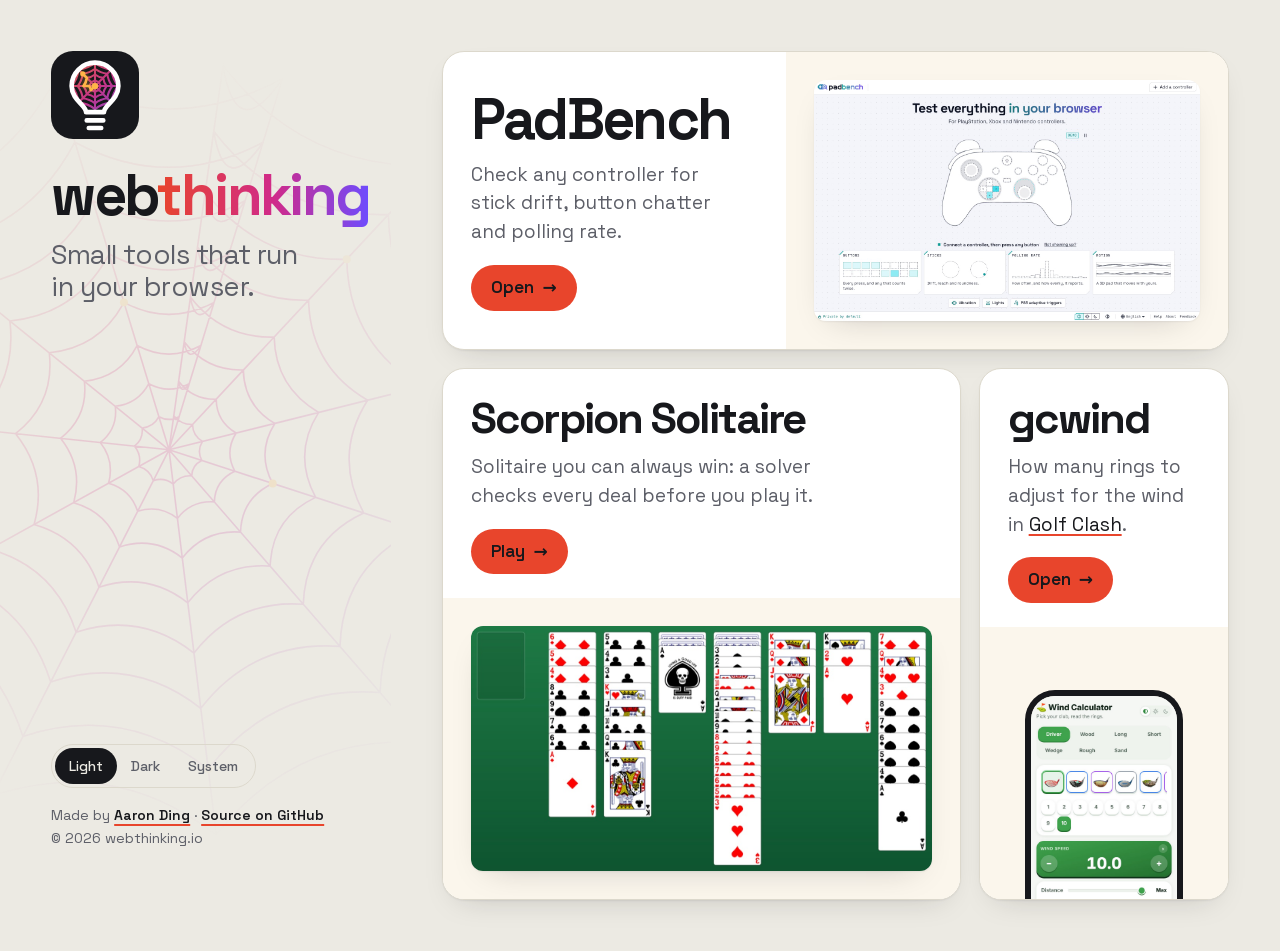
==== index.html @ ffb81802 "Update gcwind's card for its redesign - New light and dark screenshots from gcwind.webthinking.io, t" ====
<!doctype html>
<html lang="en" data-theme="light">
<head>
  <meta charset="utf-8">
  <meta name="viewport" content="width=device-width, initial-scale=1">
  <title>webthinking · Small tools that run in your browser</title>
  <meta name="description" content="Small tools that run in your browser: PadBench, Scorpion Solitaire and gcwind.">
  <meta name="theme-color" content="#eceae3">
  <script>
    // Apply the saved theme before first paint. Light is the default.
    (function () {
      var d = document.documentElement;
      var t = "light";
      d.classList.add("js");
      try {
        var saved = localStorage.getItem("theme");
        if (saved === "light" || saved === "dark" || saved === "system") t = saved;
      } catch (e) {}
      d.dataset.theme = t;
    })();
  </script>
  <link rel="canonical" href="https://webthinking.io/">

  <meta property="og:type" content="website">
  <meta property="og:url" content="https://webthinking.io/">
  <meta property="og:title" content="webthinking · Small tools that run in your browser">
  <meta property="og:description" content="Small tools that run in your browser: PadBench, Scorpion Solitaire and gcwind.">
  <meta property="og:image" content="https://webthinking.io/og.png">
  <meta property="og:image:width" content="1200">
  <meta property="og:image:height" content="630">
  <meta name="twitter:card" content="summary_large_image">

  <link rel="icon" href="/icon.svg" type="image/svg+xml">
  <link rel="preload" href="/fonts/space-grotesk.woff2" as="font" type="font/woff2" crossorigin>
  <link rel="stylesheet" href="/style.css">
</head>
<body>
  <div class="page">
    <svg class="web" viewBox="0 0 340 600" preserveAspectRatio="xMidYMid slice" aria-hidden="true" focusable="false"><defs><linearGradient id="webg" x1="0" y1="0" x2="1" y2="1"><stop offset="0"/><stop offset=".5"/><stop offset="1"/></linearGradient><radialGradient id="webf" cx="150" cy="300" r="300" gradientUnits="userSpaceOnUse"><stop offset=".25" stop-color="#fff"/><stop offset="1" stop-color="#fff" stop-opacity="0"/></radialGradient><mask id="webm"><rect width="340" height="600" fill="url(#webf)"/></mask></defs><g mask="url(#webm)"><path d="M150 300L200.1 -56.5M150 300L395.5 36.7M150 300L499.3 212.9M150 300L492.4 411.2M150 300L386.2 571.7M150 300L193.9 657.3M150 300L-13.4 620.8M150 300L-164.9 474.5M150 300L-208 262.4M150 300L-129.8 73.4M150 300L44.7 -44.3M150 300L255.3 -44.3M153.6 274.3Q159 281.2 167.7 281M167.7 281Q167.9 289.4 175.2 293.7M175.2 293.7Q170.8 300.7 174.7 308M174.7 308Q167.3 311.5 167.1 319.6M167.1 319.6Q158.5 319 153.2 325.8M153.2 325.8Q146.4 320.5 138.2 323.2M138.2 323.2Q135.6 315 127.3 312.6M127.3 312.6Q129.6 304.1 124.1 297.3M124.1 297.3Q130.8 292 129.8 283.6M129.8 283.6Q138.4 282.8 142.4 275.1M142.4 275.1Q150 279.2 157.6 275.1M157.6 275.1Q154.5 279.7 153.6 274.3M157.2 248.5Q167.9 262.5 185.5 262M185.5 262Q185.8 278.9 200.5 287.4M200.5 287.4Q191.6 301.5 199.5 316.1M199.5 316.1Q184.7 323 184.1 339.2M184.1 339.2Q166.9 338 156.3 351.6M156.3 351.6Q142.8 341 126.4 346.3M126.4 346.3Q121.1 329.9 104.5 325.2M104.5 325.2Q109.2 308.3 98.3 294.6M98.3 294.6Q111.6 284.1 109.6 267.3M109.6 267.3Q126.7 265.5 134.8 250.3M134.8 250.3Q150 258.4 165.2 250.3M165.2 250.3Q159 259.4 157.2 248.5M161.4 218.8Q178.2 240.8 205.9 240M205.9 240Q206.5 266.7 229.6 280.2M229.6 280.2Q215.6 302.3 228 325.3M228 325.3Q204.7 336.2 203.8 361.9M203.8 361.9Q176.7 359.9 160 381.4M160 381.4Q138.6 364.6 112.8 373.1M112.8 373.1Q104.4 347.2 78.3 339.8M78.3 339.8Q85.7 313.1 68.4 291.4M68.4 291.4Q89.4 274.9 86.3 248.4M86.3 248.4Q113.3 245.6 126 221.6M126 221.6Q150 234.4 174 221.6M174 221.6Q164.2 236 161.4 218.8M166.1 185.1Q190 216.2 229.1 215.2M229.1 215.2Q230 252.9 262.6 271.9M262.6 271.9Q242.7 303.2 260.3 335.8M260.3 335.8Q227.4 351.2 226.1 387.5M226.1 387.5Q187.7 384.8 164.1 415.1M164.1 415.1Q133.9 391.4 97.3 403.4M97.3 403.4Q85.5 366.8 48.5 356.2M48.5 356.2Q59.1 318.5 34.6 287.9M34.6 287.9Q64.3 264.5 59.9 227M59.9 227Q98.1 223.1 116.1 189.1M116.1 189.1Q150 207.2 183.9 189.1M183.9 189.1Q170.1 209.4 166.1 185.1M171.4 147.5Q203 188.8 255 187.4M255 187.4Q256.2 237.5 299.4 262.7M299.4 262.7Q273.1 304.3 296.5 347.6M296.5 347.6Q252.7 368 251 416.2M251 416.2Q200.1 412.5 168.8 452.9M168.8 452.9Q128.6 421.3 80.1 437.2M80.1 437.2Q64.4 388.6 15.3 374.7M15.3 374.7Q29.3 324.6 -3.2 283.9M-3.2 283.9Q36.2 252.9 30.3 203.1M30.3 203.1Q81.1 197.9 105 152.7M105 152.7Q150 176.8 195 152.7M195 152.7Q176.7 179.7 171.4 147.5M177.3 105.9Q217.5 158.5 283.7 156.7M283.7 156.7Q285.1 220.4 340.2 252.6M340.2 252.6Q306.7 305.5 336.4 360.6M336.4 360.6Q280.8 386.5 278.6 447.9M278.6 447.9Q213.8 443.2 173.9 494.5M173.9 494.5Q122.8 454.4 61 474.6M61 474.6Q41.1 412.8 -21.4 395M-21.4 395Q-3.7 331.3 -44.9 279.5M-44.9 279.5Q5.1 240 -2.3 176.7M-2.3 176.7Q62.3 170 92.7 112.6M92.7 112.6Q150 143.2 207.3 112.6M207.3 112.6Q183.9 146.9 177.3 105.9M183.7 60.4Q233.3 125.3 315 123M315 123Q316.8 201.7 384.8 241.5M384.8 241.5Q343.5 306.8 380.2 374.8M380.2 374.8Q311.4 406.9 308.8 482.6M308.8 482.6Q228.7 476.9 179.5 540.2M179.5 540.2Q116.4 490.7 40.1 515.6M40.1 515.6Q15.5 439.3 -61.7 417.3M-61.7 417.3Q-39.7 338.6 -90.7 274.7M-90.7 274.7Q-28.9 225.9 -38.1 147.7M-38.1 147.7Q41.7 139.5 79.2 68.6M79.2 68.6Q150 106.4 220.8 68.6M220.8 68.6Q191.9 111 183.7 60.4M190.6 10.8Q250.6 89.2 349.1 86.4M349.1 86.4Q351.3 181.4 433.3 229.4M433.3 229.4Q383.5 308.2 427.7 390.2M427.7 390.2Q344.8 428.9 341.6 520.4M341.6 520.4Q245 513.4 185.6 589.8M185.6 589.8Q109.4 530.1 17.4 560.2M17.4 560.2Q-12.3 468 -105.4 441.6M-105.4 441.6Q-78.9 346.6 -140.4 269.5M-140.4 269.5Q-65.8 210.6 -76.9 116.2M-76.9 116.2Q19.4 106.3 64.6 20.8M64.6 20.8Q150 66.4 235.4 20.8M235.4 20.8Q200.6 71.9 190.6 10.8"/><g class="web-knots"><circle cx="228" cy="325.3" r="3"/><circle cx="-3.2" cy="283.9" r="3"/><circle cx="283.7" cy="156.7" r="3"/><circle cx="116.1" cy="189.1" r="3"/><circle cx="179.5" cy="540.2" r="3"/></g></g></svg>
    <header class="intro">
      <div class="brand">
        <svg class="mark" viewBox="0 0 64 64" aria-hidden="true" focusable="false"><defs><linearGradient id="wtg" x1="14" y1="8" x2="52" y2="50" gradientUnits="userSpaceOnUse"><stop offset="0" stop-color="#ff6a4d"/><stop offset=".5" stop-color="#e2399a"/><stop offset="1" stop-color="#8a5cff"/></linearGradient><filter id="wtw" x="-50%" y="-50%" width="200%" height="200%"><feGaussianBlur stdDeviation="1.4"/></filter><clipPath id="wtc"><path d="M25.5 44.5C25.5 39.5 15 35.5 15 25.5A17 17 0 0 1 49 25.5C49 35.5 38.5 39.5 38.5 44.5Z"/></clipPath><clipPath id="wtt"><rect width="64" height="64" rx="16"/></clipPath></defs><rect class="mark-tile" width="64" height="64" rx="16"/><g clip-path="url(#wtt)"><g clip-path="url(#wtc)"><path d="M32 25.5L32 -14.5M32 25.5L60.28 -2.78M32 25.5L72 25.5M32 25.5L60.28 53.78M32 25.5L32 65.5M32 25.5L3.72 53.78M32 25.5L-8 25.5M32 25.5L3.72 -2.78M32 21.3Q33.32 22.32 34.97 22.53M34.97 22.53Q35.18 24.18 36.2 25.5M36.2 25.5Q35.18 26.82 34.97 28.47M34.97 28.47Q33.32 28.68 32 29.7M32 29.7Q30.68 28.68 29.03 28.47M29.03 28.47Q28.82 26.82 27.8 25.5M27.8 25.5Q28.82 24.18 29.03 22.53M29.03 22.53Q30.68 22.32 32 21.3M32 17.1Q34.64 19.14 37.94 19.56M37.94 19.56Q38.36 22.86 40.4 25.5M40.4 25.5Q38.36 28.14 37.94 31.44M37.94 31.44Q34.64 31.86 32 33.9M32 33.9Q29.36 31.86 26.06 31.44M26.06 31.44Q25.64 28.14 23.6 25.5M23.6 25.5Q25.64 22.86 26.06 19.56M26.06 19.56Q29.36 19.14 32 17.1M32 12.9Q35.95 15.95 40.91 16.59M40.91 16.59Q41.55 21.55 44.6 25.5M44.6 25.5Q41.55 29.45 40.91 34.41M40.91 34.41Q35.95 35.05 32 38.1M32 38.1Q28.05 35.05 23.09 34.41M23.09 34.41Q22.45 29.45 19.4 25.5M19.4 25.5Q22.45 21.55 23.09 16.59M23.09 16.59Q28.05 15.95 32 12.9M32 8.7Q37.27 12.77 43.88 13.62M43.88 13.62Q44.73 20.23 48.8 25.5M48.8 25.5Q44.73 30.77 43.88 37.38M43.88 37.38Q37.27 38.23 32 42.3M32 42.3Q26.73 38.23 20.12 37.38M20.12 37.38Q19.27 30.77 15.2 25.5M15.2 25.5Q19.27 20.23 20.12 13.62M20.12 13.62Q26.73 12.77 32 8.7" fill="none" stroke="url(#wtg)" stroke-width="1.5" stroke-linecap="round" opacity=".85"/><path d="M32 25.5L29.03 28.47Q28.82 26.82 27.8 25.5L23.6 25.5Q25.64 22.86 26.06 19.56L23.09 16.59" fill="none" stroke="#ffb547" stroke-width="3" stroke-linecap="round" stroke-linejoin="round" opacity=".4" filter="url(#wtw)"/><path d="M32 25.5L29.03 28.47Q28.82 26.82 27.8 25.5L23.6 25.5Q25.64 22.86 26.06 19.56L23.09 16.59" fill="none" stroke="#ffb547" stroke-width="1.9" stroke-linecap="round" stroke-linejoin="round"/><circle cx="23.09" cy="16.59" r="1.9" fill="#ffb547"/><circle cx="32" cy="25.5" r="2.3" fill="#ffb547"/></g><path d="M25.5 44.5C25.5 39.5 15 35.5 15 25.5A17 17 0 0 1 49 25.5C49 35.5 38.5 39.5 38.5 44.5Z" fill="none" stroke="#fff" stroke-width="3.4" stroke-linejoin="round"/><path d="M26 50.5H38M27.5 56H36.5" stroke="#fff" stroke-width="3.4" stroke-linecap="round"/></g></svg>
        <div>
          <h1>web<span class="think">thinking</span></h1>
          <p class="pitch">Small tools that run in your browser.</p>
        </div>
      </div>
    </header>

    <main class="shelf" aria-label="Tools">
      <article class="tile tile-feature" aria-labelledby="padbench-title">
        <div class="tile-text">
          <h2 id="padbench-title">PadBench</h2>
          <p>Check any controller for stick drift, button chatter and polling rate.</p>
          <p class="actions">
            <a class="go" href="https://padbench.com/">Open <span aria-hidden="true">→</span></a>
          </p>
        </div>
        <div class="shot shot-screen">
          <img class="img-light" src="/img/padbench-light.jpg" width="1280" height="800" loading="lazy" decoding="async" alt="PadBench showing a controller with its buttons, sticks, polling rate and motion tests.">
          <img class="img-dark" src="/img/padbench-dark.jpg" width="1280" height="800" loading="lazy" decoding="async" alt="PadBench showing a controller with its buttons, sticks, polling rate and motion tests.">
        </div>
      </article>

      <article class="tile tile-wide" aria-labelledby="scorpion-title">
        <div class="tile-text">
          <h2 id="scorpion-title">Scorpion Solitaire</h2>
          <p>Solitaire you can always win: a solver checks every deal before you play it.</p>
          <p class="actions">
            <a class="go" href="/ScorpionSolitaire/">Play <span aria-hidden="true">→</span></a>
          </p>
        </div>
        <div class="shot shot-screen">
          <img src="/img/scorpion.jpg" width="1200" height="639" loading="lazy" decoding="async"
               alt="A game of Scorpion Solitaire in progress: seven columns of cards on green felt.">
        </div>
      </article>

      <article class="tile tile-tall" aria-labelledby="gcwind-title">
        <div class="tile-text">
          <h2 id="gcwind-title">gcwind</h2>
          <p>How many rings to adjust for the wind in <a href="https://www.ea.com/games/golf-clash/golf-clash">Golf Clash</a>.</p>
          <p class="actions">
            <a class="go" href="https://gcwind.webthinking.io/">Open <span aria-hidden="true">→</span></a>
          </p>
        </div>
        <div class="shot shot-phone">
          <img class="img-light" src="/img/gcwind-light.jpg" width="860" height="1200" loading="lazy" decoding="async" alt="gcwind on a phone: the Driver tab, The Rocket at level 10, and a wind speed of 10.0.">
          <img class="img-dark" src="/img/gcwind-dark.jpg" width="860" height="1200" loading="lazy" decoding="async" alt="gcwind on a phone: the Driver tab, The Rocket at level 10, and a wind speed of 10.0.">
        </div>
      </article>
    </main>

    <footer class="foot">
      <div class="theme" role="group" aria-label="Theme">
        <button type="button" data-theme-set="light" title="Light">
          <svg class="ico" viewBox="0 0 24 24" aria-hidden="true" focusable="false"><circle cx="12" cy="12" r="4"/><path d="M12 2v2M12 20v2M4.9 4.9l1.4 1.4M17.7 17.7l1.4 1.4M2 12h2M20 12h2M4.9 19.1l1.4-1.4M17.7 6.3l1.4-1.4"/></svg>
          <span class="label">Light</span>
        </button>
        <button type="button" data-theme-set="dark" title="Dark">
          <svg class="ico" viewBox="0 0 24 24" aria-hidden="true" focusable="false"><path d="M20.5 14.1A8.5 8.5 0 1 1 9.9 3.5a6.6 6.6 0 0 0 10.6 10.6z"/></svg>
          <span class="label">Dark</span>
        </button>
        <button type="button" data-theme-set="system" title="System">
          <svg class="ico" viewBox="0 0 24 24" aria-hidden="true" focusable="false"><rect x="2.5" y="4" width="19" height="13" rx="2"/><path d="M8 21h8M12 17v4"/></svg>
          <span class="label">System</span>
        </button>
      </div>
      <div class="credit">
        <p>Made by <a href="https://me.webthinking.io/">Aaron Ding</a> · <a href="https://github.com/aaronding">Source on GitHub</a></p>
        <p>© 2026 webthinking.io</p>
      </div>
    </footer>
  </div>
  <script>
    (function () {
      var root = document.documentElement;
      var meta = document.querySelector('meta[name="theme-color"]');
      var buttons = document.querySelectorAll("[data-theme-set]");
      var dark = window.matchMedia("(prefers-color-scheme: dark)");

      function paint() {
        var t = root.dataset.theme;
        var isDark = t === "dark" || (t === "system" && dark.matches);
        if (meta) meta.setAttribute("content", isDark ? "#0c0d10" : "#eceae3");
        buttons.forEach(function (b) {
          b.setAttribute("aria-pressed", String(b.dataset.themeSet === t));
        });
      }

      buttons.forEach(function (b) {
        b.addEventListener("click", function () {
          root.dataset.theme = b.dataset.themeSet;
          try { localStorage.setItem("theme", b.dataset.themeSet); } catch (e) {}
          paint();
        });
      });
      dark.addEventListener("change", paint);
      paint();
    })();
  </script>
</body>
</html>
---- style.css ----
/* webthinking.io: the tools site. */

@font-face {
  font-family: "Space Grotesk";
  src: url("/fonts/space-grotesk.woff2") format("woff2");
  font-weight: 300 700;
  font-display: swap;
}

:root {
  --bg: #eceae3;
  --tile: #ffffff;
  --tile-2: #fbf6ec;
  --line: #dcd8cc;
  --text: #17181c;
  --muted: #5d5f68;
  --accent: #e8452c;
  --accent-ink: #ffffff;
  --g1: #e8452c;
  --g2: #d02a8a;
  --g3: #6d4cff;
  --logo-bg: #17181c;
  --shadow: 0 1px 2px rgba(23, 24, 28, 0.06), 0 12px 32px -18px rgba(23, 24, 28, 0.25);
  --radius: 22px;
  --gap: clamp(12px, 1.6vw, 18px);
  --pad: clamp(20px, 4vw, 56px);
  --web: 0.42;
  color-scheme: light;
}

/* Light is the default. The page sets data-theme to light, dark or system
   (follow the device) before it paints, from the visitor's saved choice. */
:root[data-theme="dark"] {
  --bg: #0c0d10;
  --tile: #1d1f25;
  --tile-2: #272c36;
  --line: #30333b;
  --text: #f1efe9;
  --muted: #a3a6b1;
  --accent: #ff6a4d;
  --accent-ink: #16171b;
  --g1: #ff6a4d;
  --g2: #f0509f;
  --g3: #a58bff;
  --logo-bg: #22252c;
  --web: 0.6;
  --shadow: 0 1px 2px rgba(0, 0, 0, 0.4), 0 16px 40px -20px rgba(0, 0, 0, 0.8);
  color-scheme: dark;
}

@media (prefers-color-scheme: dark) {
  :root[data-theme="system"] {
    --bg: #0c0d10;
    --tile: #1d1f25;
    --tile-2: #272c36;
    --line: #30333b;
    --text: #f1efe9;
    --muted: #a3a6b1;
    --accent: #ff6a4d;
    --accent-ink: #16171b;
    --g1: #ff6a4d;
    --g2: #f0509f;
    --g3: #a58bff;
    --logo-bg: #22252c;
    --web: 0.6;
    --shadow: 0 1px 2px rgba(0, 0, 0, 0.4), 0 16px 40px -20px rgba(0, 0, 0, 0.8);
    color-scheme: light dark;
  }
}

*,
*::before,
*::after {
  box-sizing: border-box;
}

html {
  -webkit-text-size-adjust: 100%;
}

body {
  margin: 0;
  background: var(--bg);
  color: var(--text);
  font-family: "Space Grotesk", ui-sans-serif, system-ui, -apple-system, "Segoe UI", sans-serif;
  font-size: 17px;
  line-height: 1.5;
}

a {
  color: inherit;
}

:focus-visible {
  outline: 3px solid var(--accent);
  outline-offset: 3px;
}

/* ---------- Layout: brand panel + tool shelf ---------- */

/* On wide screens the left column is a panel the height of the window: the
   name at the top, the theme switch and credits at the bottom, and a web
   drawn behind the space between. All three share the column's one grid
   area, so each can stick for the whole length of the page. */
.page {
  display: grid;
  grid-template-columns: minmax(260px, 340px) minmax(0, 1fr);
  gap: clamp(28px, 4vw, 64px);
  max-width: 1280px;
  min-height: 100vh;
  min-height: 100svh;
  margin: 0 auto;
  padding: var(--pad);
}

.web,
.intro,
.foot {
  grid-column: 1;
  grid-row: 1;
}

.shelf {
  grid-column: 2;
  grid-row: 1;
}

.intro {
  position: sticky;
  top: var(--pad);
  align-self: start;
}

.web {
  position: sticky;
  top: var(--pad);
  align-self: start;
  width: calc(100% + var(--pad));
  height: calc(100vh - 2 * var(--pad));
  height: calc(100svh - 2 * var(--pad));
  margin-left: calc(-1 * var(--pad));
  pointer-events: none;
  opacity: var(--web);
}

.web path {
  fill: none;
  stroke: url(#webg);
  stroke-width: 1.2;
  stroke-linecap: round;
}

.web stop:nth-child(1) { stop-color: var(--g1); }
.web stop:nth-child(2) { stop-color: var(--g2); }
.web stop:nth-child(3) { stop-color: var(--g3); }

.web-knots {
  fill: #ffb547;
}

.foot {
  position: sticky;
  bottom: var(--pad);
  align-self: end;
  display: flex;
  flex-direction: column;
  align-items: flex-start;
  gap: 16px;
}

.credit {
  font-size: 14px;
  line-height: 1.6;
  color: var(--muted);
}

.credit p {
  margin: 0;
}

.credit a {
  color: var(--text);
  font-weight: 600;
  text-decoration-color: var(--accent);
  text-decoration-thickness: 2px;
  text-underline-offset: 4px;
}

.mark {
  display: block;
  flex: none;
  width: 88px;
  height: 88px;
  margin: 0 0 28px;
}

.mark-tile {
  fill: var(--logo-bg);
}

/* "web" in the text colour, "thinking" stepping from orange to violet. */
.think {
  background: linear-gradient(90deg, var(--g1), var(--g2) 55%, var(--g3));
  -webkit-background-clip: text;
  background-clip: text;
  -webkit-text-fill-color: transparent;
  color: var(--g2);
}

h1 {
  margin: 0;
  font-size: clamp(2.6rem, 5vw, 3.6rem);
  font-weight: 700;
  line-height: 1;
  letter-spacing: -0.045em;
}

.pitch {
  max-width: 15ch;
  margin: 14px 0 0;
  font-size: clamp(1.35rem, 2.2vw, 1.7rem);
  line-height: 1.2;
  letter-spacing: -0.02em;
  color: var(--muted);
}

/* ---------- Theme switch ---------- */

.theme {
  display: inline-flex;
  padding: 3px;
  border: 1px solid var(--line);
  border-radius: 999px;
}

.theme button {
  display: inline-flex;
  align-items: center;
  justify-content: center;
  min-height: 36px;
  padding: 6px 14px;
  border: 0;
  border-radius: 999px;
  background: transparent;
  color: var(--muted);
  font: inherit;
  font-size: 14px;
  font-weight: 500;
  cursor: pointer;
  transition: background-color 0.2s, color 0.2s;
}

.theme button:hover {
  color: var(--text);
}

.theme button[aria-pressed="true"] {
  background: var(--text);
  color: var(--bg);
}

/* Wide screens show the words; narrow ones swap them for icons. */
.theme .ico {
  display: none;
  width: 18px;
  height: 18px;
  fill: none;
  stroke: currentColor;
  stroke-width: 2;
  stroke-linecap: round;
  stroke-linejoin: round;
}

/* The switch needs JavaScript, and so does remembering the choice. */
html:not(.js) .theme {
  display: none;
}

/* A screenshot for each theme; only the matching one shows. */
.img-dark {
  display: none !important;
}

:root[data-theme="dark"] .img-light {
  display: none !important;
}

:root[data-theme="dark"] .img-dark {
  display: block !important;
}

@media (prefers-color-scheme: dark) {
  :root[data-theme="system"] .img-light {
    display: none !important;
  }

  :root[data-theme="system"] .img-dark {
    display: block !important;
  }
}

/* ---------- Tiles ---------- */

.shelf {
  display: grid;
  grid-template-columns: repeat(6, minmax(0, 1fr));
  grid-auto-flow: dense;
  gap: var(--gap);
}

.tile {
  position: relative;
  overflow: hidden;
  padding: clamp(20px, 2.4vw, 28px);
  border: 1px solid var(--line);
  border-radius: var(--radius);
  background: var(--tile);
  box-shadow: var(--shadow);
  transition: transform 0.25s ease, box-shadow 0.25s ease;
}

.tile:hover {
  transform: translateY(-3px);
}

/* Scorpion Solitaire gets the larger share of the row, gcwind the narrower one. */
.tile-wide {
  grid-column: span 4;
  display: flex;
  flex-direction: column;
}

.tile-tall {
  grid-column: span 2;
  display: flex;
  flex-direction: column;
}

.tile-feature {
  grid-column: span 6;
  display: grid;
  grid-template-columns: minmax(0, 0.8fr) minmax(0, 1.2fr);
  gap: clamp(20px, 3vw, 40px);
  align-items: center;
}

.tile-feature .shot {
  align-self: stretch;
  margin: calc(-1 * clamp(20px, 2.4vw, 28px)) calc(-1 * clamp(20px, 2.4vw, 28px)) calc(-1 * clamp(20px, 2.4vw, 28px)) 0;
  padding-top: clamp(20px, 2.4vw, 28px);
  padding-bottom: clamp(20px, 2.4vw, 28px);
}

/* The app's name is the tile's headline. */
.tile h2 {
  margin: 0;
  font-size: clamp(2rem, 3.4vw, 2.75rem);
  font-weight: 700;
  line-height: 1;
  letter-spacing: -0.045em;
}

.tile-feature h2 {
  font-size: clamp(2.4rem, 4.6vw, 3.6rem);
}

.tile p {
  margin: 0;
}

.tile-text > p:not(.actions) {
  max-width: 34ch;
  margin-top: 12px;
  font-size: clamp(1.05rem, 1.5vw, 1.2rem);
  color: var(--muted);
}

.tile-text > p a {
  color: var(--text);
  text-decoration-color: var(--accent);
  text-decoration-thickness: 2px;
  text-underline-offset: 3px;
}

.actions {
  display: flex;
  flex-wrap: wrap;
  align-items: center;
  gap: 16px;
  margin-top: 18px !important;
}

.go {
  display: inline-flex;
  align-items: center;
  gap: 8px;
  min-height: 44px;
  padding: 10px 20px;
  border-radius: 999px;
  background: var(--accent);
  color: var(--accent-ink);
  font-weight: 600;
  text-decoration: none;
  transition: transform 0.2s ease;
}

.go:hover {
  transform: translateX(3px);
}

/* Screenshots sit at the bottom of their tile, cropped by the tile's edge. */
.shot {
  flex: 1;
  display: flex;
  align-items: flex-end;
  justify-content: center;
  margin: 24px calc(-1 * clamp(20px, 2.4vw, 28px)) calc(-1 * clamp(20px, 2.4vw, 28px));
  padding: 0 clamp(20px, 2.4vw, 28px);
  /* A shade of its own, lighter than the page, so the screenshots sit apart
     from it without looking sunk into the tile. */
  background: var(--tile-2);
  min-height: 220px;
}

.shot img {
  display: block;
  width: 100%;
  height: auto;
  border-radius: 14px 14px 0 0;
  transition: transform 0.4s ease;
}

.shot-phone img {
  width: min(82%, 300px);
  margin-top: 28px;
  border: 6px solid var(--text);
  border-bottom: 0;
  border-radius: 30px 30px 0 0;
}

.shot-screen {
  align-items: center;
  padding-top: 28px;
  padding-bottom: 28px;
}

.shot-screen img {
  border-radius: 12px;
  box-shadow: var(--shadow);
}

.tile:hover .shot img {
  transform: translateY(-4px);
}

/* ---------- Narrow screens ---------- */

@media (max-width: 1100px) {
  .tile-tall,
  .tile-wide {
    grid-column: span 6;
    grid-row: auto;
  }

  .tile-feature {
    grid-template-columns: minmax(0, 1fr);
    gap: 0;
  }

  .tile-feature .shot {
    margin: 24px calc(-1 * clamp(20px, 2.4vw, 28px)) calc(-1 * clamp(20px, 2.4vw, 28px));
  }

  .tile-tall .shot,
  .tile-wide .shot,
  .tile-feature .shot {
    min-height: 0;
  }
}

/* A short window gets a smaller name, so the panel's top and bottom
   never meet. */
@media (min-width: 861px) and (max-height: 640px) {
  .mark {
    width: 56px;
    height: 56px;
    margin-bottom: 16px;
  }

  h1 {
    font-size: 2.6rem;
  }

  .pitch {
    margin-top: 8px;
    font-size: 1.2rem;
  }
}

/* Without room for the panel, the name becomes a header over the tiles,
   and the theme switch and credits follow them. */
@media (max-width: 860px) {
  .page {
    grid-template-columns: minmax(0, 1fr);
    gap: clamp(24px, 3.6vw, 44px);
  }

  .intro,
  .shelf,
  .foot {
    grid-column: 1;
    grid-row: auto;
  }

  .intro,
  .foot {
    position: static;
  }

  .web {
    display: none;
  }

  .brand {
    display: flex;
    align-items: center;
    gap: 14px;
    min-width: 0;
  }

  .mark {
    width: 60px;
    height: 60px;
    margin: 0;
  }

  h1 {
    font-size: clamp(2.3rem, 5vw, 2.8rem);
  }

  .pitch {
    max-width: none;
    margin-top: 6px;
    font-size: 1.1rem;
  }

  .foot {
    padding-top: 8px;
  }
}

/* Phones show the theme switch as icons. */
@media (max-width: 760px) {
  .theme button {
    min-width: 44px;
    padding: 6px 12px;
  }

  .theme .ico {
    display: block;
  }

  /* Hidden from sight, still read out as the button's name. */
  .theme .label {
    position: absolute;
    width: 1px;
    height: 1px;
    overflow: hidden;
    clip-path: inset(50%);
    white-space: nowrap;
  }
}

@media (prefers-reduced-motion: reduce) {
  *,
  *::before,
  *::after {
    transition: none !important;
  }
}

@media (forced-colors: active) {
  .think {
    background: none;
    -webkit-text-fill-color: currentColor;
    color: CanvasText;
  }

  .go {
    border: 1px solid ButtonText;
  }
}
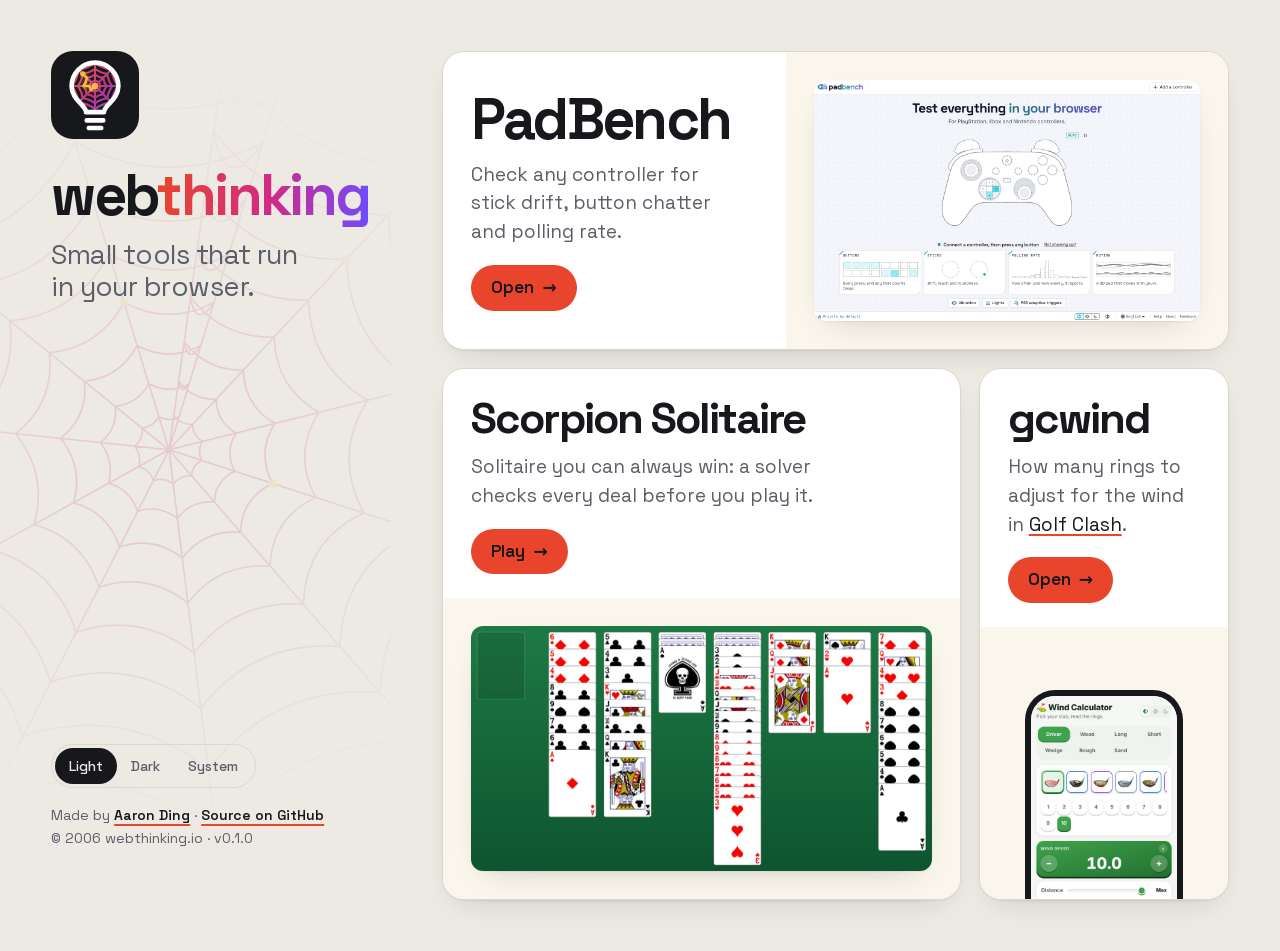
==== commit ae24ce72: "Add a release workflow, show the version in the footer, and date the copyright 2006 Co-Authored-By: " ====
--- a/index.html
+++ b/index.html
@@ -108,7 +108,7 @@
       </div>
       <div class="credit">
         <p>Made by <a href="https://me.webthinking.io/">Aaron Ding</a> · <a href="https://github.com/aaronding">Source on GitHub</a></p>
-        <p>© 2026 webthinking.io</p>
+        <p>© 2006 webthinking.io · <span id="version">v0.1.0</span></p>
       </div>
     </footer>
   </div>
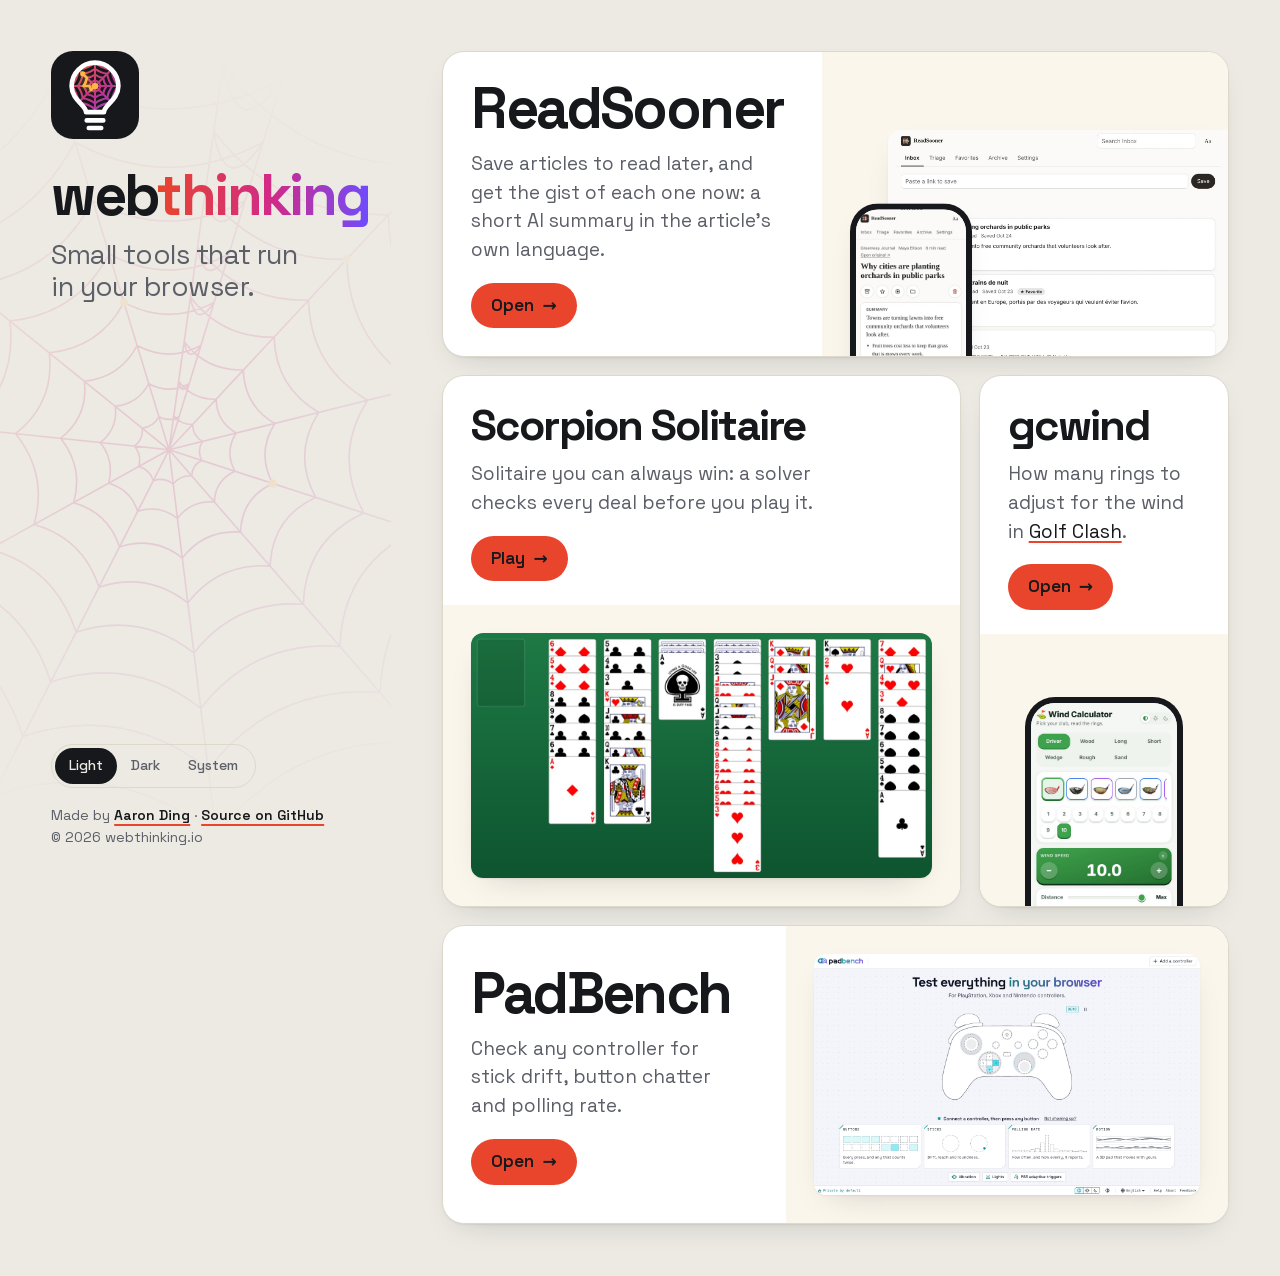
==== commit 2ace6c87: "Add ReadSooner - ReadSooner's card comes first. It shows its Inbox on a computer,   running off the " ====
--- a/index.html
+++ b/index.html
@@ -4,7 +4,7 @@
   <meta charset="utf-8">
   <meta name="viewport" content="width=device-width, initial-scale=1">
   <title>webthinking · Small tools that run in your browser</title>
-  <meta name="description" content="Small tools that run in your browser: PadBench, Scorpion Solitaire and gcwind.">
+  <meta name="description" content="Small tools that run in your browser: ReadSooner, PadBench, Scorpion Solitaire and gcwind.">
   <meta name="theme-color" content="#eceae3">
   <script>
     // Apply the saved theme before first paint. Light is the default.
@@ -24,7 +24,7 @@
   <meta property="og:type" content="website">
   <meta property="og:url" content="https://webthinking.io/">
   <meta property="og:title" content="webthinking · Small tools that run in your browser">
-  <meta property="og:description" content="Small tools that run in your browser: PadBench, Scorpion Solitaire and gcwind.">
+  <meta property="og:description" content="Small tools that run in your browser: ReadSooner, PadBench, Scorpion Solitaire and gcwind.">
   <meta property="og:image" content="https://webthinking.io/og.png">
   <meta property="og:image:width" content="1200">
   <meta property="og:image:height" content="630">
@@ -48,7 +48,23 @@
     </header>
 
     <main class="shelf" aria-label="Tools">
-      <article class="tile tile-feature" aria-labelledby="padbench-title">
+      <article class="tile tile-feature" aria-labelledby="readsooner-title">
+        <div class="tile-text">
+          <h2 id="readsooner-title">ReadSooner</h2>
+          <p>Save articles to read later, and get the gist of each one now: a short AI summary in the article’s own language.</p>
+          <p class="actions">
+            <a class="go" href="https://www.readsooner.com/">Open <span aria-hidden="true">→</span></a>
+          </p>
+        </div>
+        <div class="shot shot-duo">
+          <img class="duo-screen img-light" src="/img/readsooner-light.jpg" width="1280" height="853" loading="lazy" decoding="async" alt="ReadSooner's Inbox on a computer: saved articles in English, French and Chinese, each with a one-sentence summary under its title.">
+          <img class="duo-screen img-dark" src="/img/readsooner-dark.jpg" width="1280" height="853" loading="lazy" decoding="async" alt="ReadSooner's Inbox on a computer: saved articles in English, French and Chinese, each with a one-sentence summary under its title.">
+          <img class="duo-phone img-light" src="/img/readsooner-phone-light.jpg" width="600" height="1216" loading="lazy" decoding="async" alt="An article on a phone, with its summary first: a one-sentence TL;DR and three key points.">
+          <img class="duo-phone img-dark" src="/img/readsooner-phone-dark.jpg" width="600" height="1216" loading="lazy" decoding="async" alt="An article on a phone, with its summary first: a one-sentence TL;DR and three key points.">
+        </div>
+      </article>
+
+      <article class="tile tile-feature tile-end" aria-labelledby="padbench-title">
         <div class="tile-text">
           <h2 id="padbench-title">PadBench</h2>
           <p>Check any controller for stick drift, button chatter and polling rate.</p>
@@ -108,7 +124,7 @@
       </div>
       <div class="credit">
         <p>Made by <a href="https://me.webthinking.io/">Aaron Ding</a> · <a href="https://github.com/aaronding">Source on GitHub</a></p>
-        <p>© 2006 webthinking.io · <span id="version">v0.1.0</span></p>
+        <p>© 2026 webthinking.io</p>
       </div>
     </footer>
   </div>
--- a/style.css
+++ b/style.css
@@ -336,12 +336,20 @@
   flex-direction: column;
 }
 
+/* The text column widens for a name too long to fit it, at the screenshot's
+   expense, so the headline never runs into the screenshot. */
 .tile-feature {
   grid-column: span 6;
   display: grid;
-  grid-template-columns: minmax(0, 0.8fr) minmax(0, 1.2fr);
+  grid-template-columns: minmax(min-content, 0.8fr) minmax(0, 1.2fr);
   gap: clamp(20px, 3vw, 40px);
   align-items: center;
+}
+
+/* PadBench comes second in the page, as it does when the cards stack, but
+   wide screens show it last, so its wide card and ReadSooner's sit apart. */
+.tile-end {
+  order: 1;
 }
 
 .tile-feature .shot {
@@ -449,6 +457,34 @@
   box-shadow: var(--shadow);
 }
 
+/* ReadSooner: the Inbox on a computer, running off the tile's right and
+   bottom edges, and an article on a phone in front of it. */
+.tile .shot-duo {
+  position: relative;
+  overflow: hidden;
+  justify-content: flex-end;
+  padding: 36px 0 0 clamp(20px, 2.4vw, 28px);
+}
+
+.shot-duo .duo-screen {
+  width: 90%;
+  border-radius: 12px 0 0 0;
+  box-shadow: var(--shadow);
+}
+
+/* Lowered by a third of its height, so it starts below the computer's top. */
+.shot-duo .duo-phone {
+  position: absolute;
+  bottom: 0;
+  left: 7%;
+  width: 30%;
+  translate: 0 33%;
+  border: 6px solid var(--text);
+  border-bottom: 0;
+  border-radius: 28px 28px 0 0;
+  box-shadow: var(--shadow);
+}
+
 .tile:hover .shot img {
   transform: translateY(-4px);
 }
@@ -460,6 +496,10 @@
   .tile-wide {
     grid-column: span 6;
     grid-row: auto;
+  }
+
+  .tile-end {
+    order: 0;
   }
 
   .tile-feature {
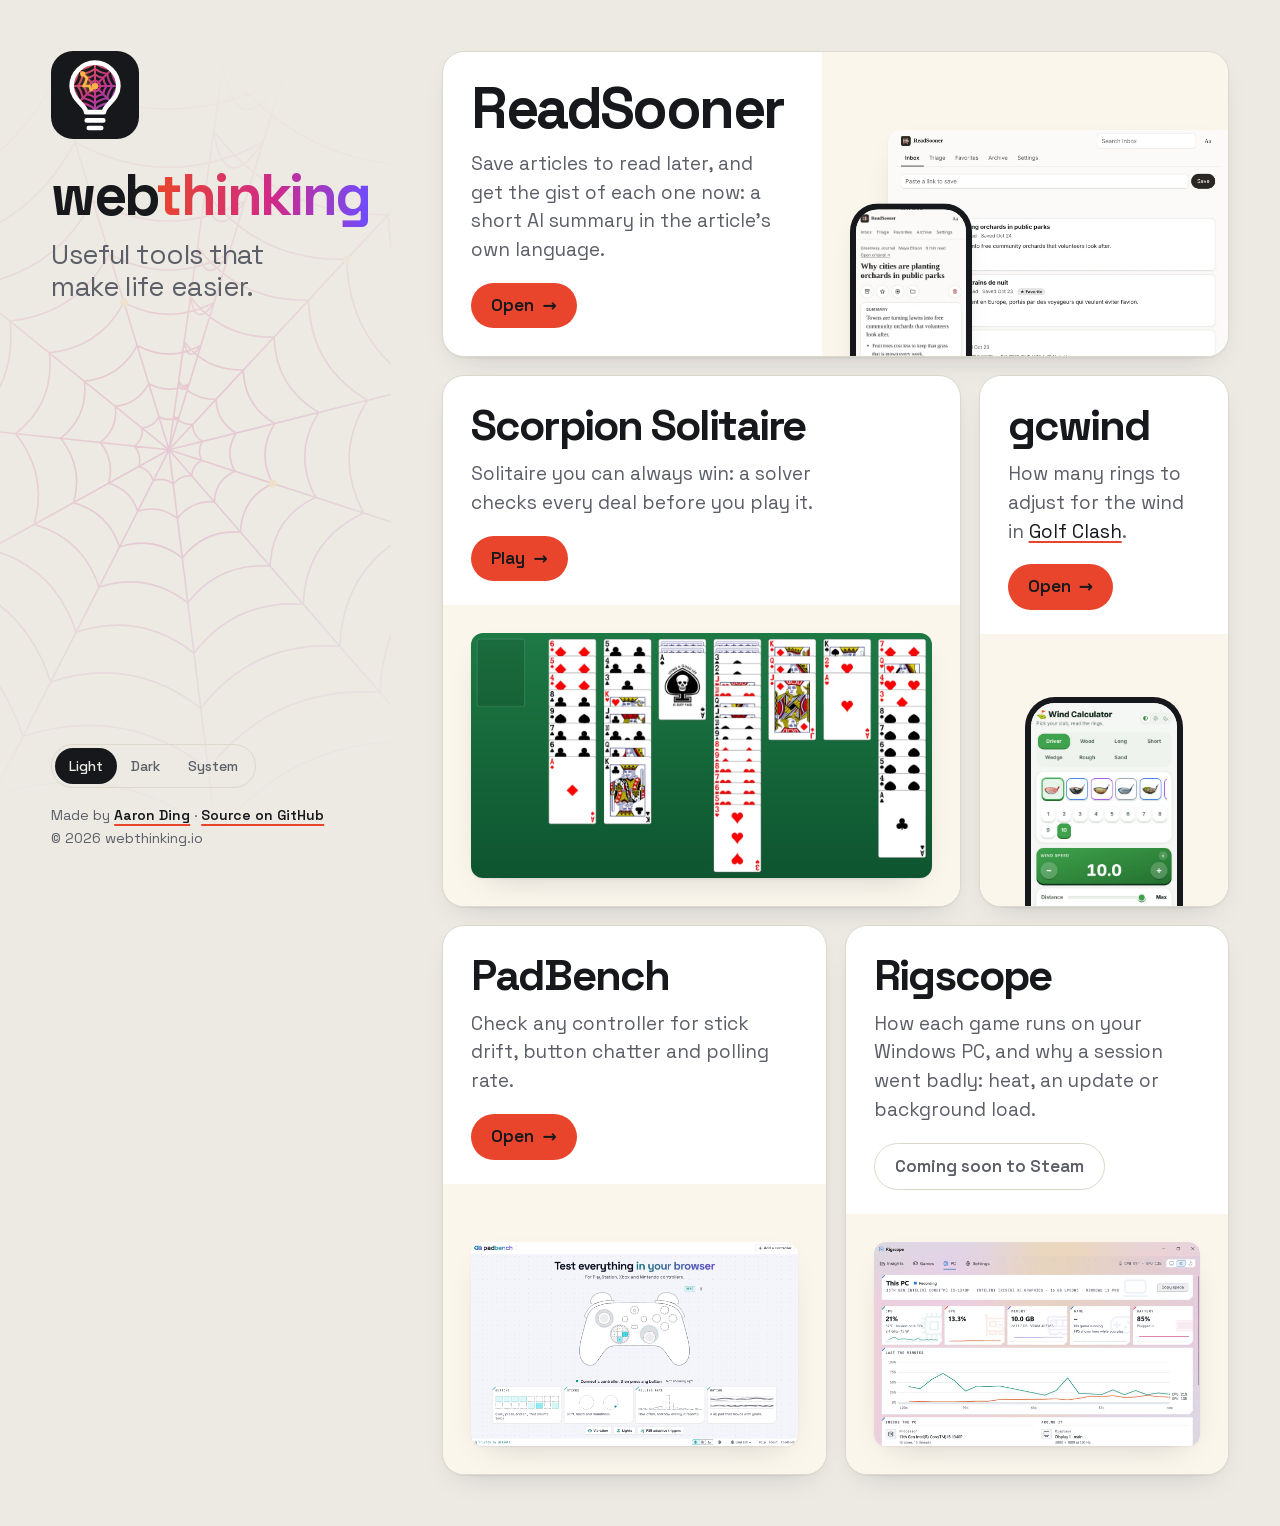
==== commit 79c0821d: "Add Rigscope, and say the tools make life easier - Rigscope, the Windows hardware monitor for gamers" ====
--- a/index.html
+++ b/index.html
@@ -3,8 +3,8 @@
 <head>
   <meta charset="utf-8">
   <meta name="viewport" content="width=device-width, initial-scale=1">
-  <title>webthinking · Small tools that run in your browser</title>
-  <meta name="description" content="Small tools that run in your browser: ReadSooner, PadBench, Scorpion Solitaire and gcwind.">
+  <title>webthinking · Useful tools that make life easier</title>
+  <meta name="description" content="Useful tools that make life easier: ReadSooner, PadBench, Scorpion Solitaire, gcwind and Rigscope.">
   <meta name="theme-color" content="#eceae3">
   <script>
     // Apply the saved theme before first paint. Light is the default.
@@ -23,8 +23,8 @@
 
   <meta property="og:type" content="website">
   <meta property="og:url" content="https://webthinking.io/">
-  <meta property="og:title" content="webthinking · Small tools that run in your browser">
-  <meta property="og:description" content="Small tools that run in your browser: ReadSooner, PadBench, Scorpion Solitaire and gcwind.">
+  <meta property="og:title" content="webthinking · Useful tools that make life easier">
+  <meta property="og:description" content="Useful tools that make life easier: ReadSooner, PadBench, Scorpion Solitaire, gcwind and Rigscope.">
   <meta property="og:image" content="https://webthinking.io/og.png">
   <meta property="og:image:width" content="1200">
   <meta property="og:image:height" content="630">
@@ -42,7 +42,7 @@
         <svg class="mark" viewBox="0 0 64 64" aria-hidden="true" focusable="false"><defs><linearGradient id="wtg" x1="14" y1="8" x2="52" y2="50" gradientUnits="userSpaceOnUse"><stop offset="0" stop-color="#ff6a4d"/><stop offset=".5" stop-color="#e2399a"/><stop offset="1" stop-color="#8a5cff"/></linearGradient><filter id="wtw" x="-50%" y="-50%" width="200%" height="200%"><feGaussianBlur stdDeviation="1.4"/></filter><clipPath id="wtc"><path d="M25.5 44.5C25.5 39.5 15 35.5 15 25.5A17 17 0 0 1 49 25.5C49 35.5 38.5 39.5 38.5 44.5Z"/></clipPath><clipPath id="wtt"><rect width="64" height="64" rx="16"/></clipPath></defs><rect class="mark-tile" width="64" height="64" rx="16"/><g clip-path="url(#wtt)"><g clip-path="url(#wtc)"><path d="M32 25.5L32 -14.5M32 25.5L60.28 -2.78M32 25.5L72 25.5M32 25.5L60.28 53.78M32 25.5L32 65.5M32 25.5L3.72 53.78M32 25.5L-8 25.5M32 25.5L3.72 -2.78M32 21.3Q33.32 22.32 34.97 22.53M34.97 22.53Q35.18 24.18 36.2 25.5M36.2 25.5Q35.18 26.82 34.97 28.47M34.97 28.47Q33.32 28.68 32 29.7M32 29.7Q30.68 28.68 29.03 28.47M29.03 28.47Q28.82 26.82 27.8 25.5M27.8 25.5Q28.82 24.18 29.03 22.53M29.03 22.53Q30.68 22.32 32 21.3M32 17.1Q34.64 19.14 37.94 19.56M37.94 19.56Q38.36 22.86 40.4 25.5M40.4 25.5Q38.36 28.14 37.94 31.44M37.94 31.44Q34.64 31.86 32 33.9M32 33.9Q29.36 31.86 26.06 31.44M26.06 31.44Q25.64 28.14 23.6 25.5M23.6 25.5Q25.64 22.86 26.06 19.56M26.06 19.56Q29.36 19.14 32 17.1M32 12.9Q35.95 15.95 40.91 16.59M40.91 16.59Q41.55 21.55 44.6 25.5M44.6 25.5Q41.55 29.45 40.91 34.41M40.91 34.41Q35.95 35.05 32 38.1M32 38.1Q28.05 35.05 23.09 34.41M23.09 34.41Q22.45 29.45 19.4 25.5M19.4 25.5Q22.45 21.55 23.09 16.59M23.09 16.59Q28.05 15.95 32 12.9M32 8.7Q37.27 12.77 43.88 13.62M43.88 13.62Q44.73 20.23 48.8 25.5M48.8 25.5Q44.73 30.77 43.88 37.38M43.88 37.38Q37.27 38.23 32 42.3M32 42.3Q26.73 38.23 20.12 37.38M20.12 37.38Q19.27 30.77 15.2 25.5M15.2 25.5Q19.27 20.23 20.12 13.62M20.12 13.62Q26.73 12.77 32 8.7" fill="none" stroke="url(#wtg)" stroke-width="1.5" stroke-linecap="round" opacity=".85"/><path d="M32 25.5L29.03 28.47Q28.82 26.82 27.8 25.5L23.6 25.5Q25.64 22.86 26.06 19.56L23.09 16.59" fill="none" stroke="#ffb547" stroke-width="3" stroke-linecap="round" stroke-linejoin="round" opacity=".4" filter="url(#wtw)"/><path d="M32 25.5L29.03 28.47Q28.82 26.82 27.8 25.5L23.6 25.5Q25.64 22.86 26.06 19.56L23.09 16.59" fill="none" stroke="#ffb547" stroke-width="1.9" stroke-linecap="round" stroke-linejoin="round"/><circle cx="23.09" cy="16.59" r="1.9" fill="#ffb547"/><circle cx="32" cy="25.5" r="2.3" fill="#ffb547"/></g><path d="M25.5 44.5C25.5 39.5 15 35.5 15 25.5A17 17 0 0 1 49 25.5C49 35.5 38.5 39.5 38.5 44.5Z" fill="none" stroke="#fff" stroke-width="3.4" stroke-linejoin="round"/><path d="M26 50.5H38M27.5 56H36.5" stroke="#fff" stroke-width="3.4" stroke-linecap="round"/></g></svg>
         <div>
           <h1>web<span class="think">thinking</span></h1>
-          <p class="pitch">Small tools that run in your browser.</p>
+          <p class="pitch">Useful tools that make life easier.</p>
         </div>
       </div>
     </header>
@@ -64,7 +64,7 @@
         </div>
       </article>
 
-      <article class="tile tile-feature tile-end" aria-labelledby="padbench-title">
+      <article class="tile tile-half tile-end" aria-labelledby="padbench-title">
         <div class="tile-text">
           <h2 id="padbench-title">PadBench</h2>
           <p>Check any controller for stick drift, button chatter and polling rate.</p>
@@ -103,6 +103,20 @@
         <div class="shot shot-phone">
           <img class="img-light" src="/img/gcwind-light.jpg" width="860" height="1200" loading="lazy" decoding="async" alt="gcwind on a phone: the Driver tab, The Rocket at level 10, and a wind speed of 10.0.">
           <img class="img-dark" src="/img/gcwind-dark.jpg" width="860" height="1200" loading="lazy" decoding="async" alt="gcwind on a phone: the Driver tab, The Rocket at level 10, and a wind speed of 10.0.">
+        </div>
+      </article>
+
+      <article class="tile tile-half tile-end" aria-labelledby="rigscope-title">
+        <div class="tile-text">
+          <h2 id="rigscope-title">Rigscope</h2>
+          <p>How each game runs on your Windows PC, and why a session went badly: heat, an update or background load.</p>
+          <p class="actions">
+            <span class="soon">Coming soon to Steam</span>
+          </p>
+        </div>
+        <div class="shot shot-screen">
+          <img class="img-light" src="/img/rigscope-light.jpg" width="1280" height="800" loading="lazy" decoding="async" alt="Rigscope's PC page: CPU, GPU, memory and battery at a glance, and CPU and GPU use over the last two minutes.">
+          <img class="img-dark" src="/img/rigscope-dark.jpg" width="1280" height="800" loading="lazy" decoding="async" alt="Rigscope's PC page: CPU, GPU, memory and battery at a glance, and CPU and GPU use over the last two minutes.">
         </div>
       </article>
     </main>
--- a/style.css
+++ b/style.css
@@ -336,6 +336,18 @@
   flex-direction: column;
 }
 
+/* PadBench and Rigscope share a row. Their screenshots, the same size, sit
+   at the bottom, so they line up whichever description runs longer. */
+.tile-half {
+  grid-column: span 3;
+  display: flex;
+  flex-direction: column;
+}
+
+.tile-half .shot-screen {
+  align-items: flex-end;
+}
+
 /* The text column widens for a name too long to fit it, at the screenshot's
    expense, so the headline never runs into the screenshot. */
 .tile-feature {
@@ -347,7 +359,7 @@
 }
 
 /* PadBench comes second in the page, as it does when the cards stack, but
-   wide screens show it last, so its wide card and ReadSooner's sit apart. */
+   wide screens show it in the last row, beside Rigscope. */
 .tile-end {
   order: 1;
 }
@@ -412,6 +424,18 @@
   transition: transform 0.2s ease;
 }
 
+/* In place of the button, for an app that isn't out yet. */
+.soon {
+  display: inline-flex;
+  align-items: center;
+  min-height: 44px;
+  padding: 10px 20px;
+  border: 1px solid var(--line);
+  border-radius: 999px;
+  color: var(--muted);
+  font-weight: 600;
+}
+
 .go:hover {
   transform: translateX(3px);
 }
@@ -493,7 +517,8 @@
 
 @media (max-width: 1100px) {
   .tile-tall,
-  .tile-wide {
+  .tile-wide,
+  .tile-half {
     grid-column: span 6;
     grid-row: auto;
   }
@@ -513,6 +538,7 @@
 
   .tile-tall .shot,
   .tile-wide .shot,
+  .tile-half .shot,
   .tile-feature .shot {
     min-height: 0;
   }
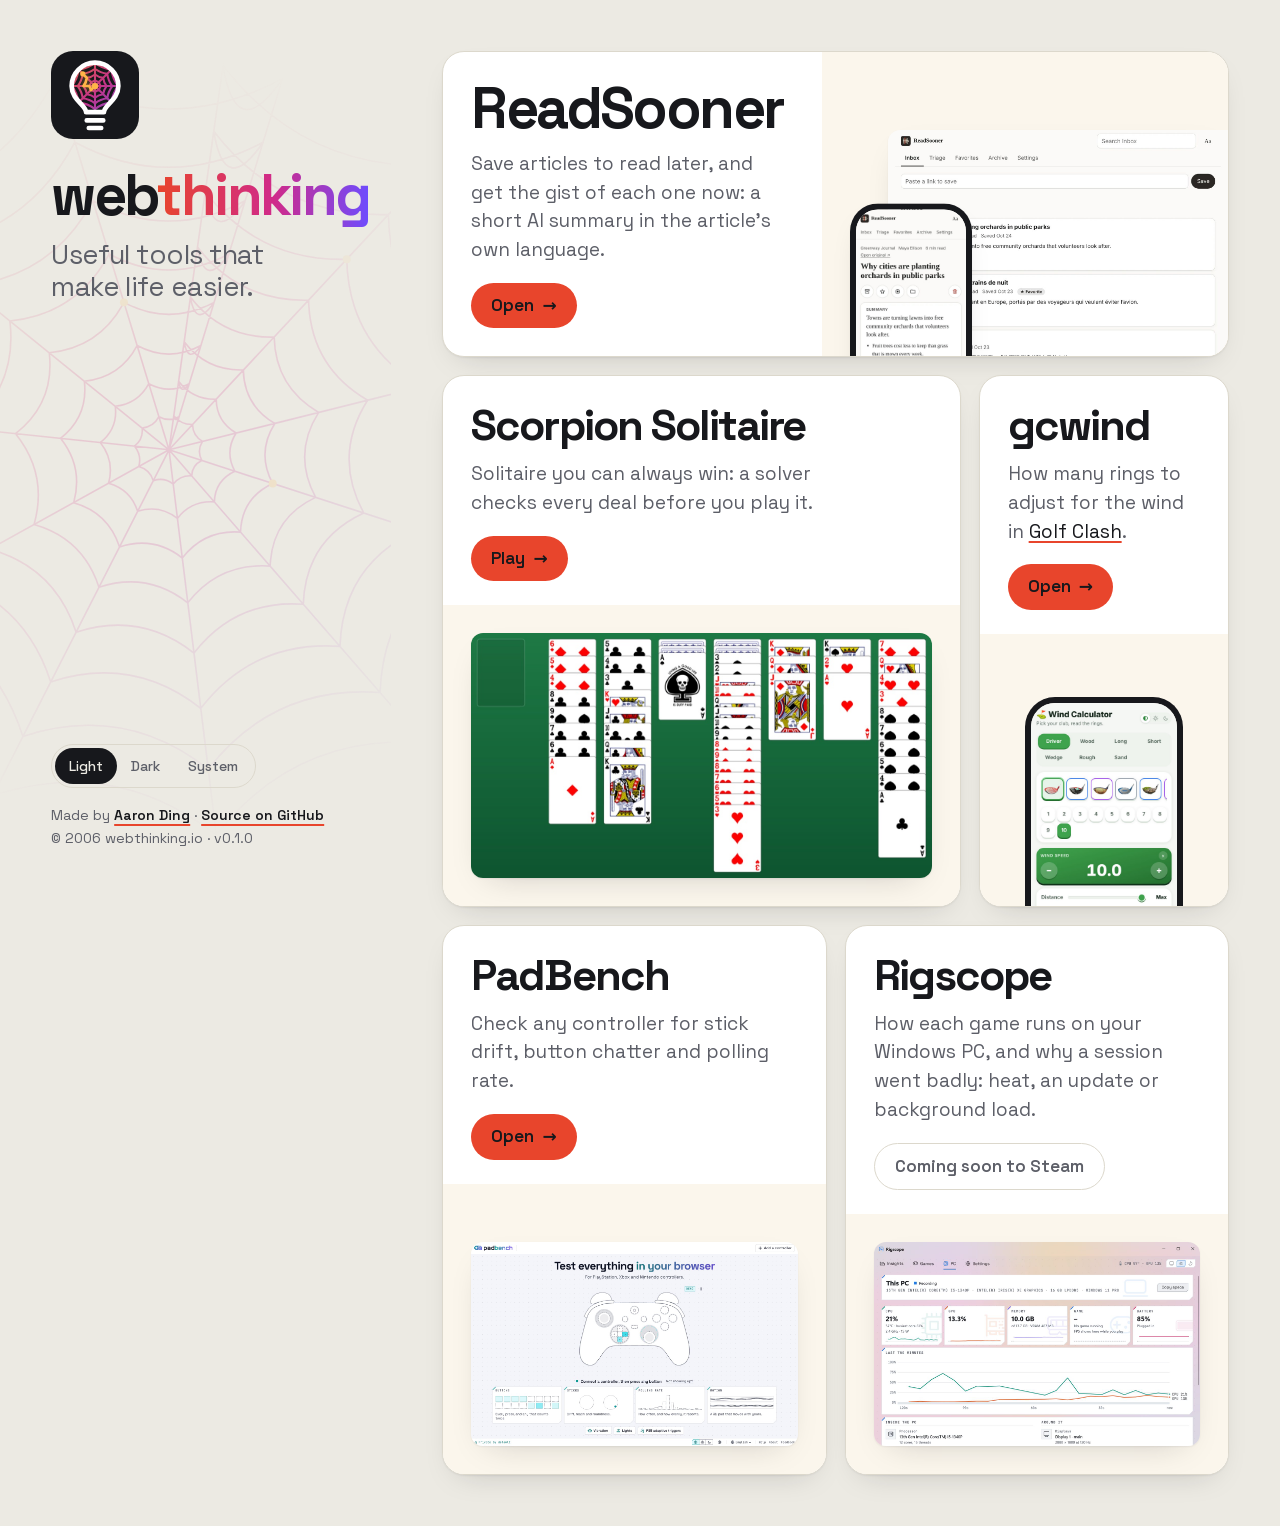
==== commit 27eb4c4b: "Merge ae24ce724a6507fe099569f8ba6a6c60585c0b46 into 79c0821d7d9191bb441ca3997aa813a435743922" ====
--- a/index.html
+++ b/index.html
@@ -138,7 +138,7 @@
       </div>
       <div class="credit">
         <p>Made by <a href="https://me.webthinking.io/">Aaron Ding</a> · <a href="https://github.com/aaronding">Source on GitHub</a></p>
-        <p>© 2026 webthinking.io</p>
+        <p>© 2006 webthinking.io · <span id="version">v0.1.0</span></p>
       </div>
     </footer>
   </div>
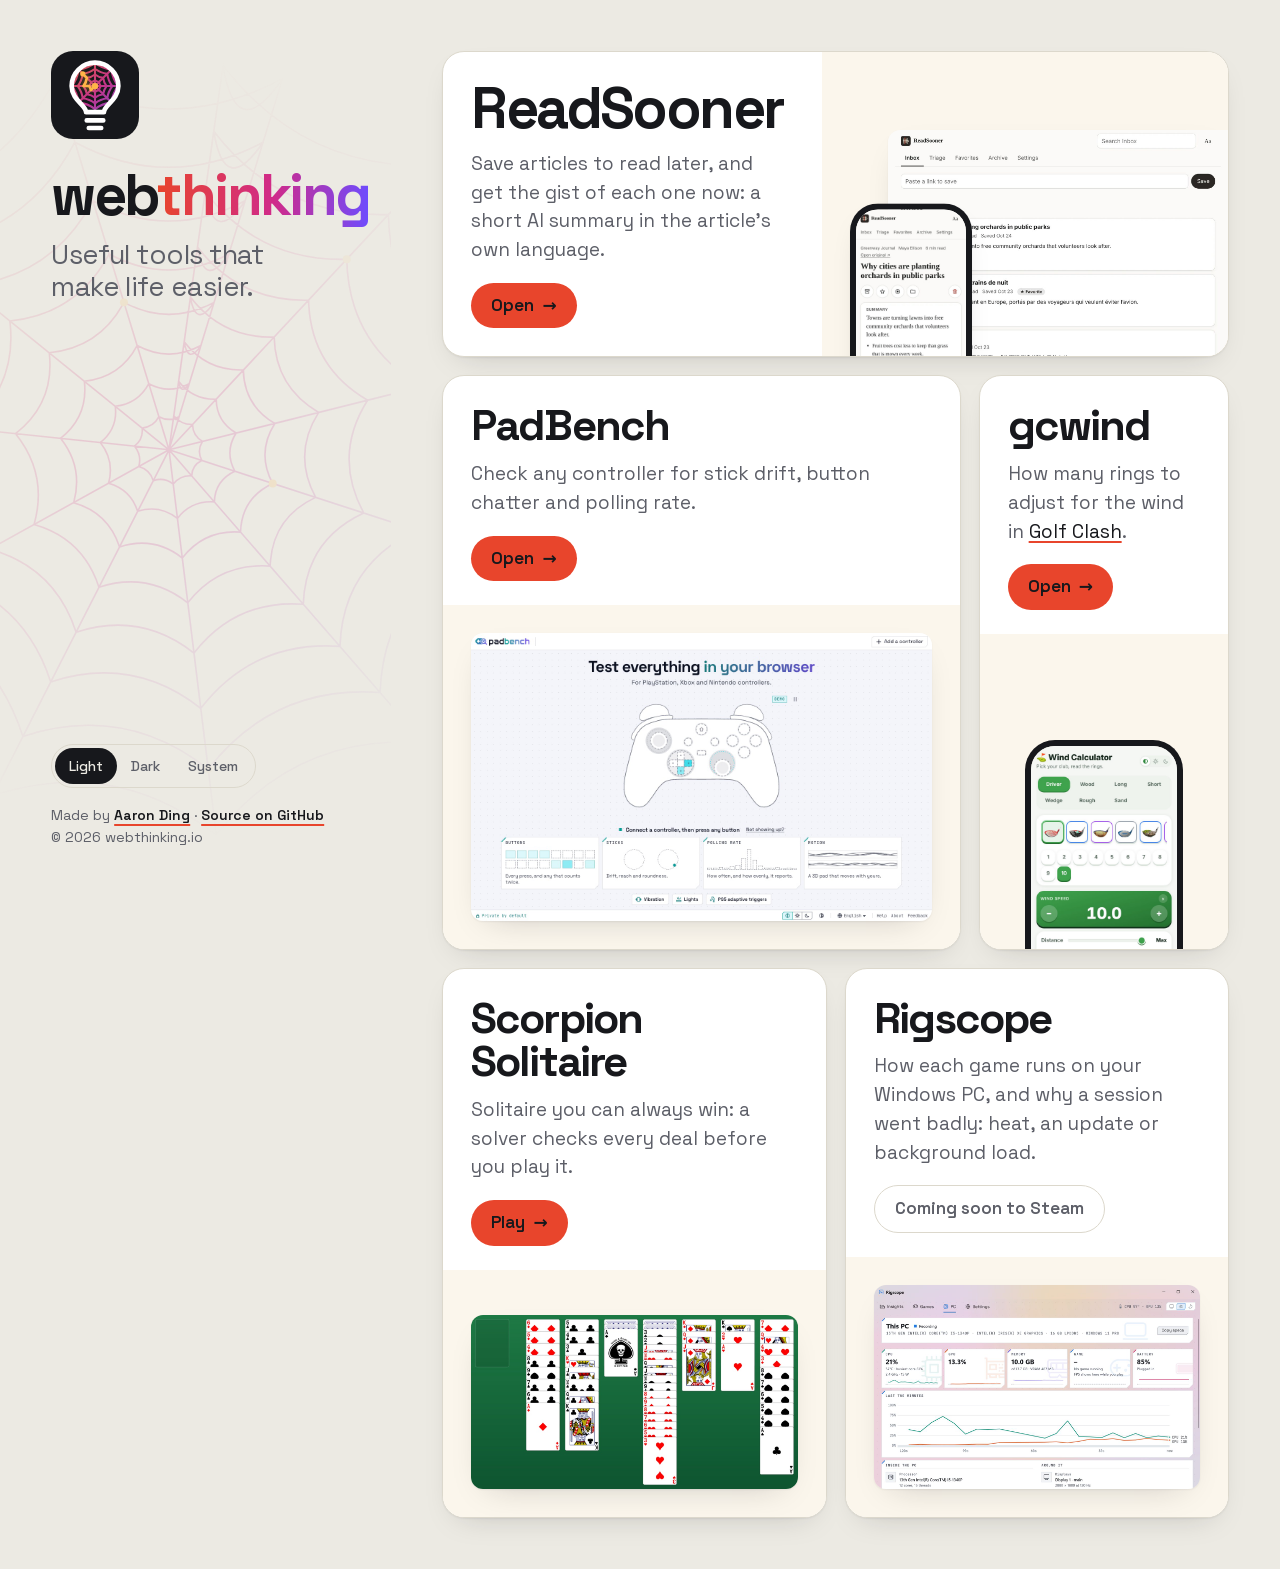
==== commit d3184b52: "Add the bio page at /me and promote PadBench Main page: PadBench takes the wide tile beside gcwind, " ====
--- a/index.html
+++ b/index.html
@@ -64,7 +64,7 @@
         </div>
       </article>
 
-      <article class="tile tile-half tile-end" aria-labelledby="padbench-title">
+      <article class="tile tile-wide" aria-labelledby="padbench-title">
         <div class="tile-text">
           <h2 id="padbench-title">PadBench</h2>
           <p>Check any controller for stick drift, button chatter and polling rate.</p>
@@ -78,7 +78,7 @@
         </div>
       </article>
 
-      <article class="tile tile-wide" aria-labelledby="scorpion-title">
+      <article class="tile tile-half tile-end" aria-labelledby="scorpion-title">
         <div class="tile-text">
           <h2 id="scorpion-title">Scorpion Solitaire</h2>
           <p>Solitaire you can always win: a solver checks every deal before you play it.</p>
@@ -137,8 +137,8 @@
         </button>
       </div>
       <div class="credit">
-        <p>Made by <a href="https://me.webthinking.io/">Aaron Ding</a> · <a href="https://github.com/aaronding">Source on GitHub</a></p>
-        <p>© 2006 webthinking.io · <span id="version">v0.1.0</span></p>
+        <p>Made by <a href="/me/">Aaron Ding</a> · <a href="https://github.com/aaronding">Source on GitHub</a></p>
+        <p>© 2026 webthinking.io</p>
       </div>
     </footer>
   </div>
--- a/style.css
+++ b/style.css
@@ -323,7 +323,7 @@
   transform: translateY(-3px);
 }
 
-/* Scorpion Solitaire gets the larger share of the row, gcwind the narrower one. */
+/* PadBench gets the larger share of the row, gcwind the narrower one. */
 .tile-wide {
   grid-column: span 4;
   display: flex;
@@ -336,8 +336,8 @@
   flex-direction: column;
 }
 
-/* PadBench and Rigscope share a row. Their screenshots, the same size, sit
-   at the bottom, so they line up whichever description runs longer. */
+/* Scorpion Solitaire and Rigscope share a row. Their screenshots sit at the
+   bottom, so they line up whichever description runs longer. */
 .tile-half {
   grid-column: span 3;
   display: flex;
@@ -358,8 +358,7 @@
   align-items: center;
 }
 
-/* PadBench comes second in the page, as it does when the cards stack, but
-   wide screens show it in the last row, beside Rigscope. */
+/* The cards in the last row on wide screens: Scorpion Solitaire and Rigscope. */
 .tile-end {
   order: 1;
 }
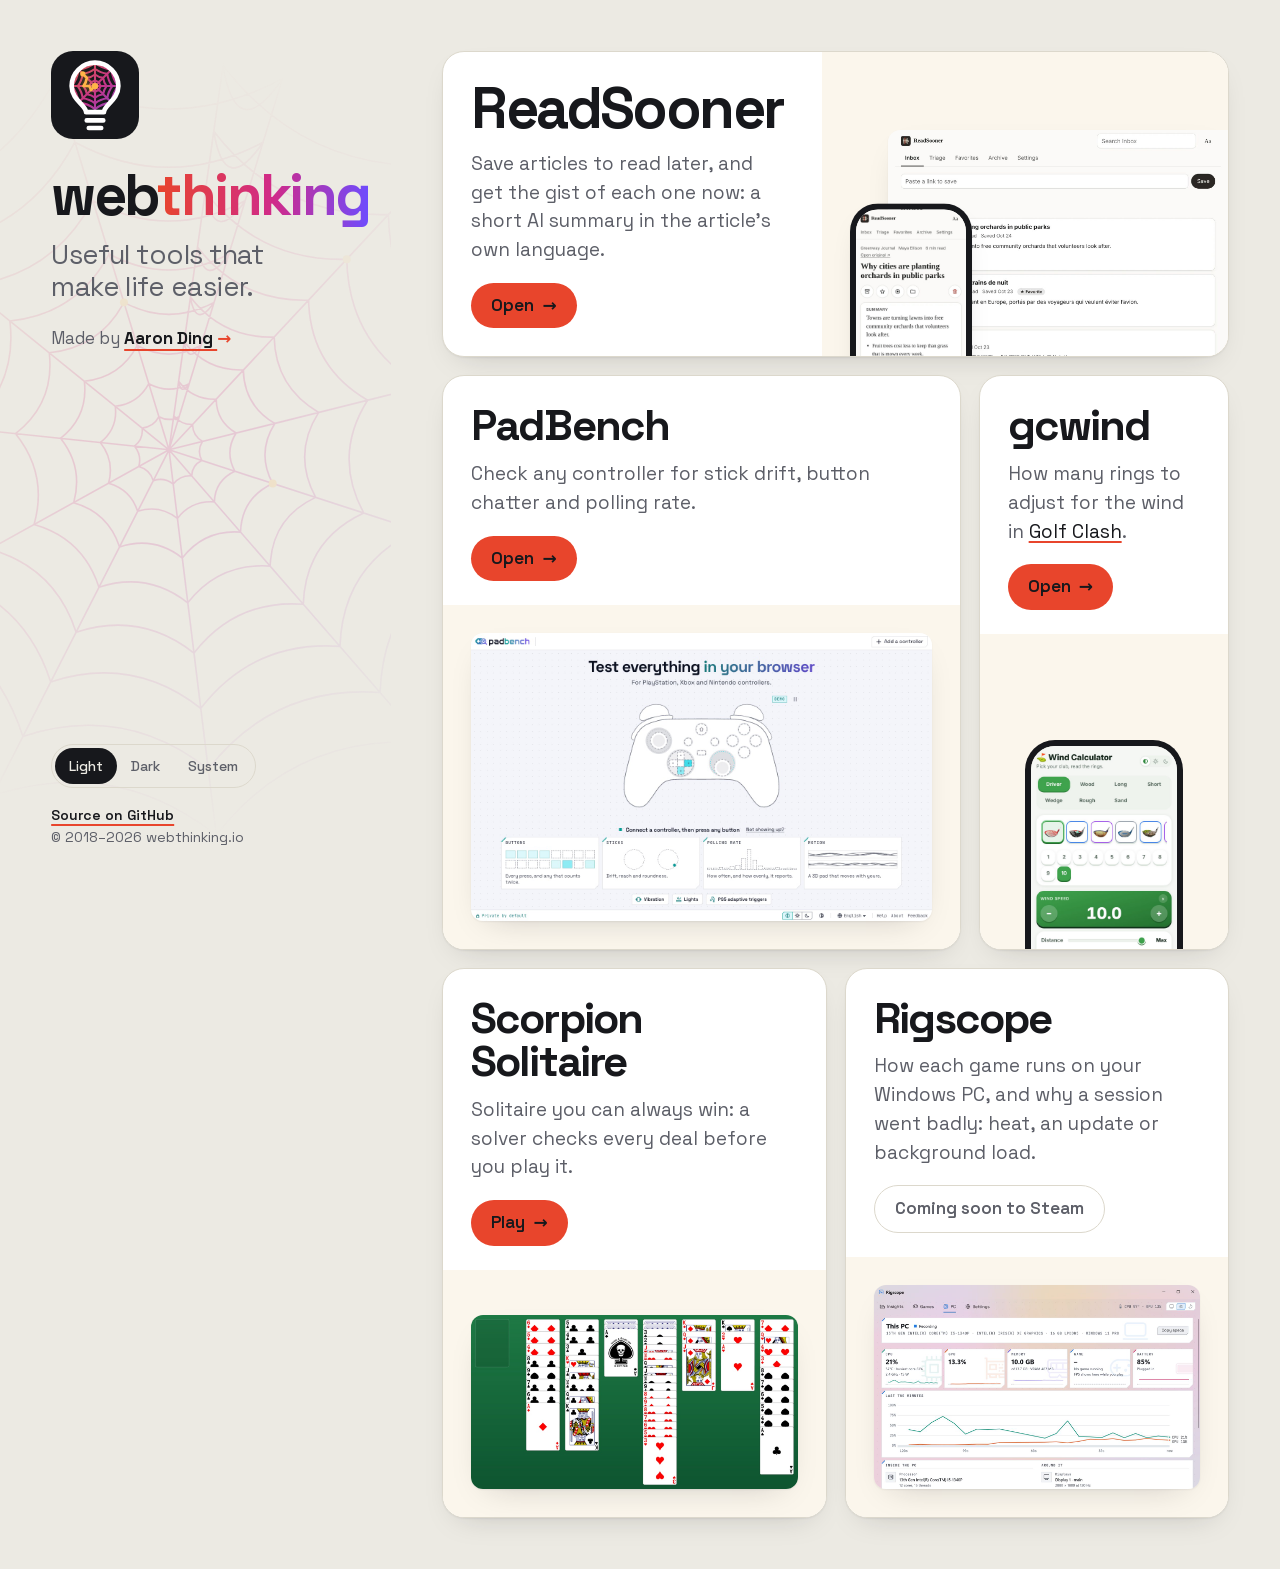
==== commit 439834ab: "Promote the author link and date the copyright from 2018 "Made by Aaron Ding" moves from the bottom " ====
--- a/index.html
+++ b/index.html
@@ -43,6 +43,7 @@
         <div>
           <h1>web<span class="think">thinking</span></h1>
           <p class="pitch">Useful tools that make life easier.</p>
+          <p class="by">Made by <a href="/me/">Aaron Ding <span aria-hidden="true">→</span></a></p>
         </div>
       </div>
     </header>
@@ -137,8 +138,8 @@
         </button>
       </div>
       <div class="credit">
-        <p>Made by <a href="/me/">Aaron Ding</a> · <a href="https://github.com/aaronding">Source on GitHub</a></p>
-        <p>© 2026 webthinking.io</p>
+        <p><a href="https://github.com/aaronding">Source on GitHub</a></p>
+        <p>© 2018–2026 webthinking.io</p>
       </div>
     </footer>
   </div>
--- a/style.css
+++ b/style.css
@@ -224,6 +224,33 @@
   color: var(--muted);
 }
 
+/* Who made these, right under the pitch, linking to the bio page. */
+.by {
+  margin: 22px 0 0;
+  font-size: 1.05rem;
+  color: var(--muted);
+}
+
+.by a {
+  color: var(--text);
+  font-weight: 700;
+  white-space: nowrap;
+  text-decoration: underline;
+  text-decoration-color: var(--accent);
+  text-decoration-thickness: 2px;
+  text-underline-offset: 5px;
+}
+
+.by a span {
+  display: inline-block;
+  color: var(--accent);
+  transition: transform 0.2s ease;
+}
+
+.by a:hover span {
+  transform: translateX(3px);
+}
+
 /* ---------- Theme switch ---------- */
 
 .theme {
@@ -586,16 +613,23 @@
     display: none;
   }
 
+  /* The logo sits on the name's line; the pitch and the author line run
+     the full width under them, flush with the logo's left edge. */
   .brand {
-    display: flex;
+    display: grid;
+    grid-template-columns: auto minmax(0, 1fr);
     align-items: center;
-    gap: 14px;
+    column-gap: 12px;
     min-width: 0;
   }
 
+  .brand > div {
+    display: contents;
+  }
+
   .mark {
-    width: 60px;
-    height: 60px;
+    width: 48px;
+    height: 48px;
     margin: 0;
   }
 
@@ -603,10 +637,20 @@
     font-size: clamp(2.3rem, 5vw, 2.8rem);
   }
 
+  .pitch,
+  .by {
+    grid-column: 1 / -1;
+  }
+
   .pitch {
     max-width: none;
-    margin-top: 6px;
+    margin-top: 12px;
     font-size: 1.1rem;
+  }
+
+  .by {
+    margin-top: 8px;
+    font-size: 1rem;
   }
 
   .foot {
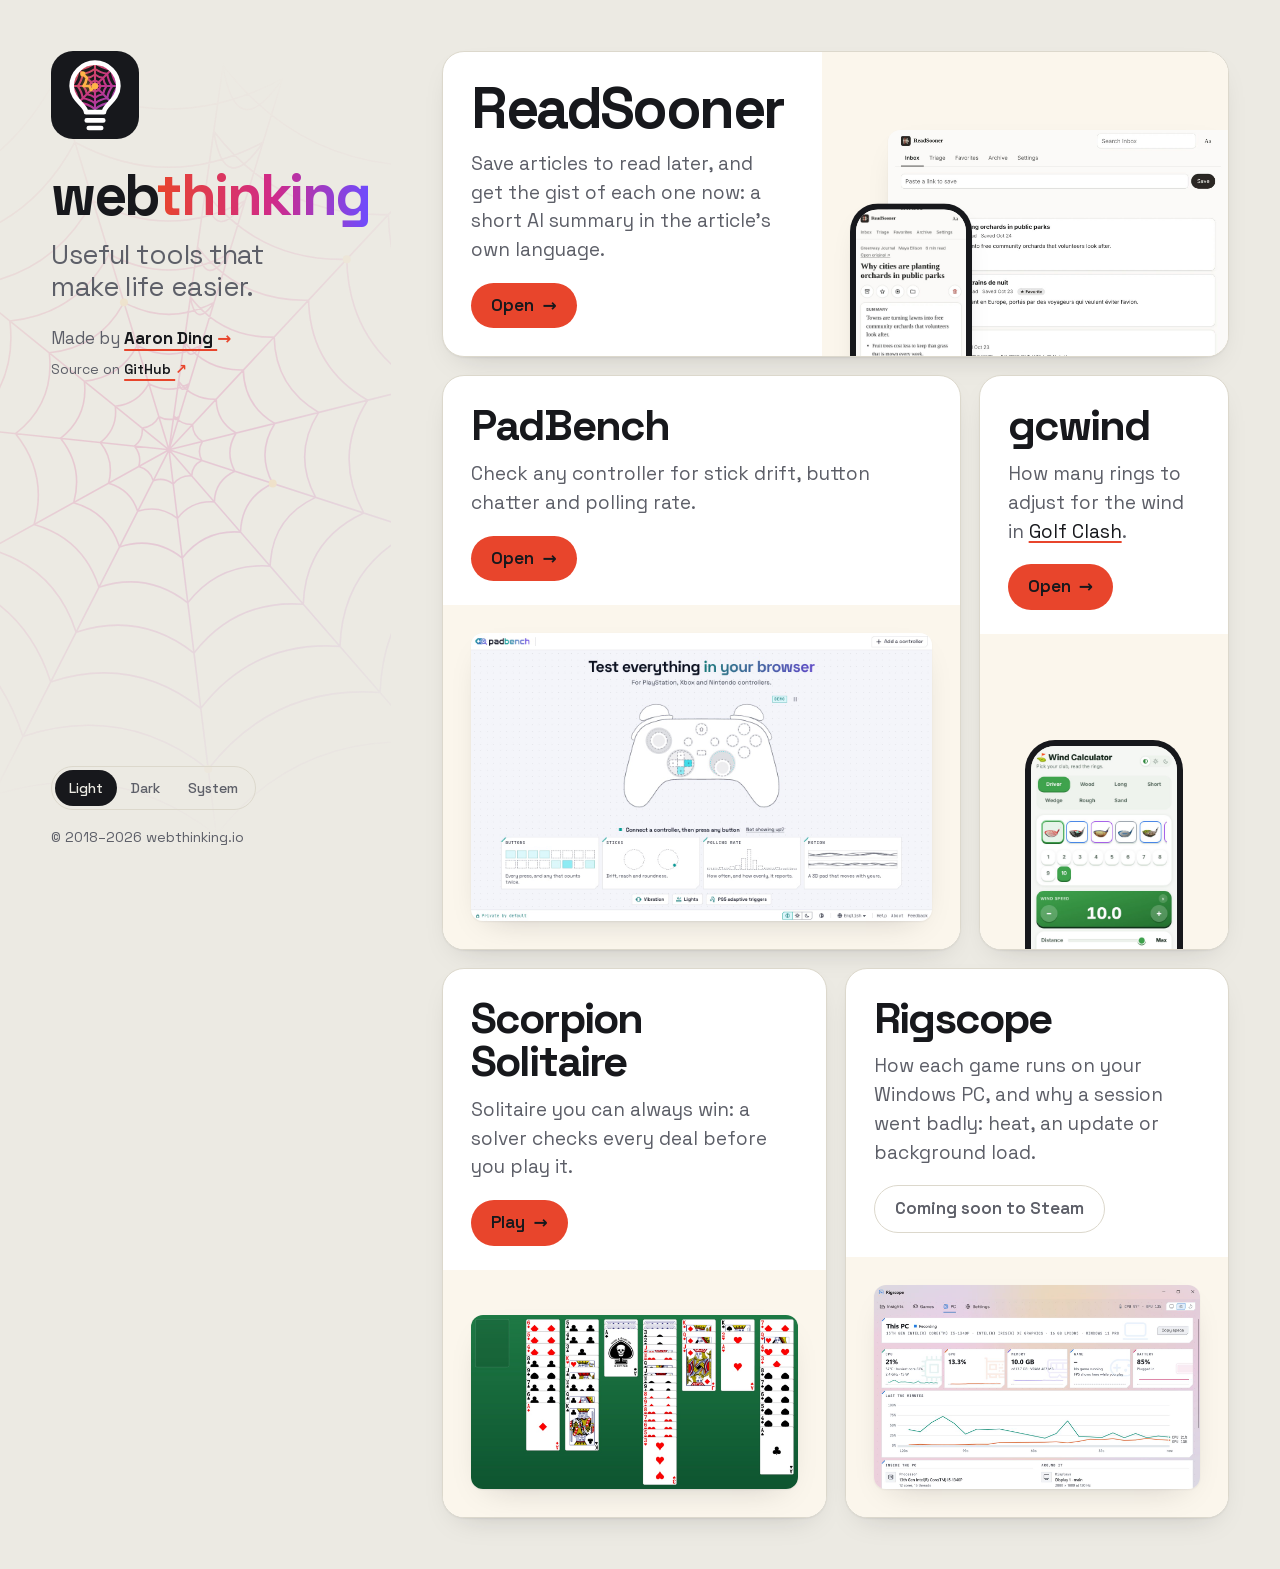
==== commit 44b662bb: "Move the source link up, trim the hobbies, and replace the FreeCell card Main page: "Source on GitHu" ====
--- a/index.html
+++ b/index.html
@@ -44,6 +44,7 @@
           <h1>web<span class="think">thinking</span></h1>
           <p class="pitch">Useful tools that make life easier.</p>
           <p class="by">Made by <a href="/me/">Aaron Ding <span aria-hidden="true">→</span></a></p>
+          <p class="by by-src">Source on <a href="https://github.com/aaronding">GitHub <span aria-hidden="true">↗</span></a></p>
         </div>
       </div>
     </header>
@@ -138,7 +139,6 @@
         </button>
       </div>
       <div class="credit">
-        <p><a href="https://github.com/aaronding">Source on GitHub</a></p>
         <p>© 2018–2026 webthinking.io</p>
       </div>
     </footer>
--- a/style.css
+++ b/style.css
@@ -251,6 +251,20 @@
   transform: translateX(3px);
 }
 
+/* The source link sits right under the author line, a step quieter. */
+.by-src {
+  margin-top: 8px;
+  font-size: 0.875rem;
+}
+
+.by-src a {
+  font-weight: 600;
+}
+
+.by-src a:hover span {
+  transform: translate(2px, -2px);
+}
+
 /* ---------- Theme switch ---------- */
 
 .theme {
@@ -653,6 +667,11 @@
     font-size: 1rem;
   }
 
+  .by-src {
+    margin-top: 4px;
+    font-size: 0.875rem;
+  }
+
   .foot {
     padding-top: 8px;
   }
